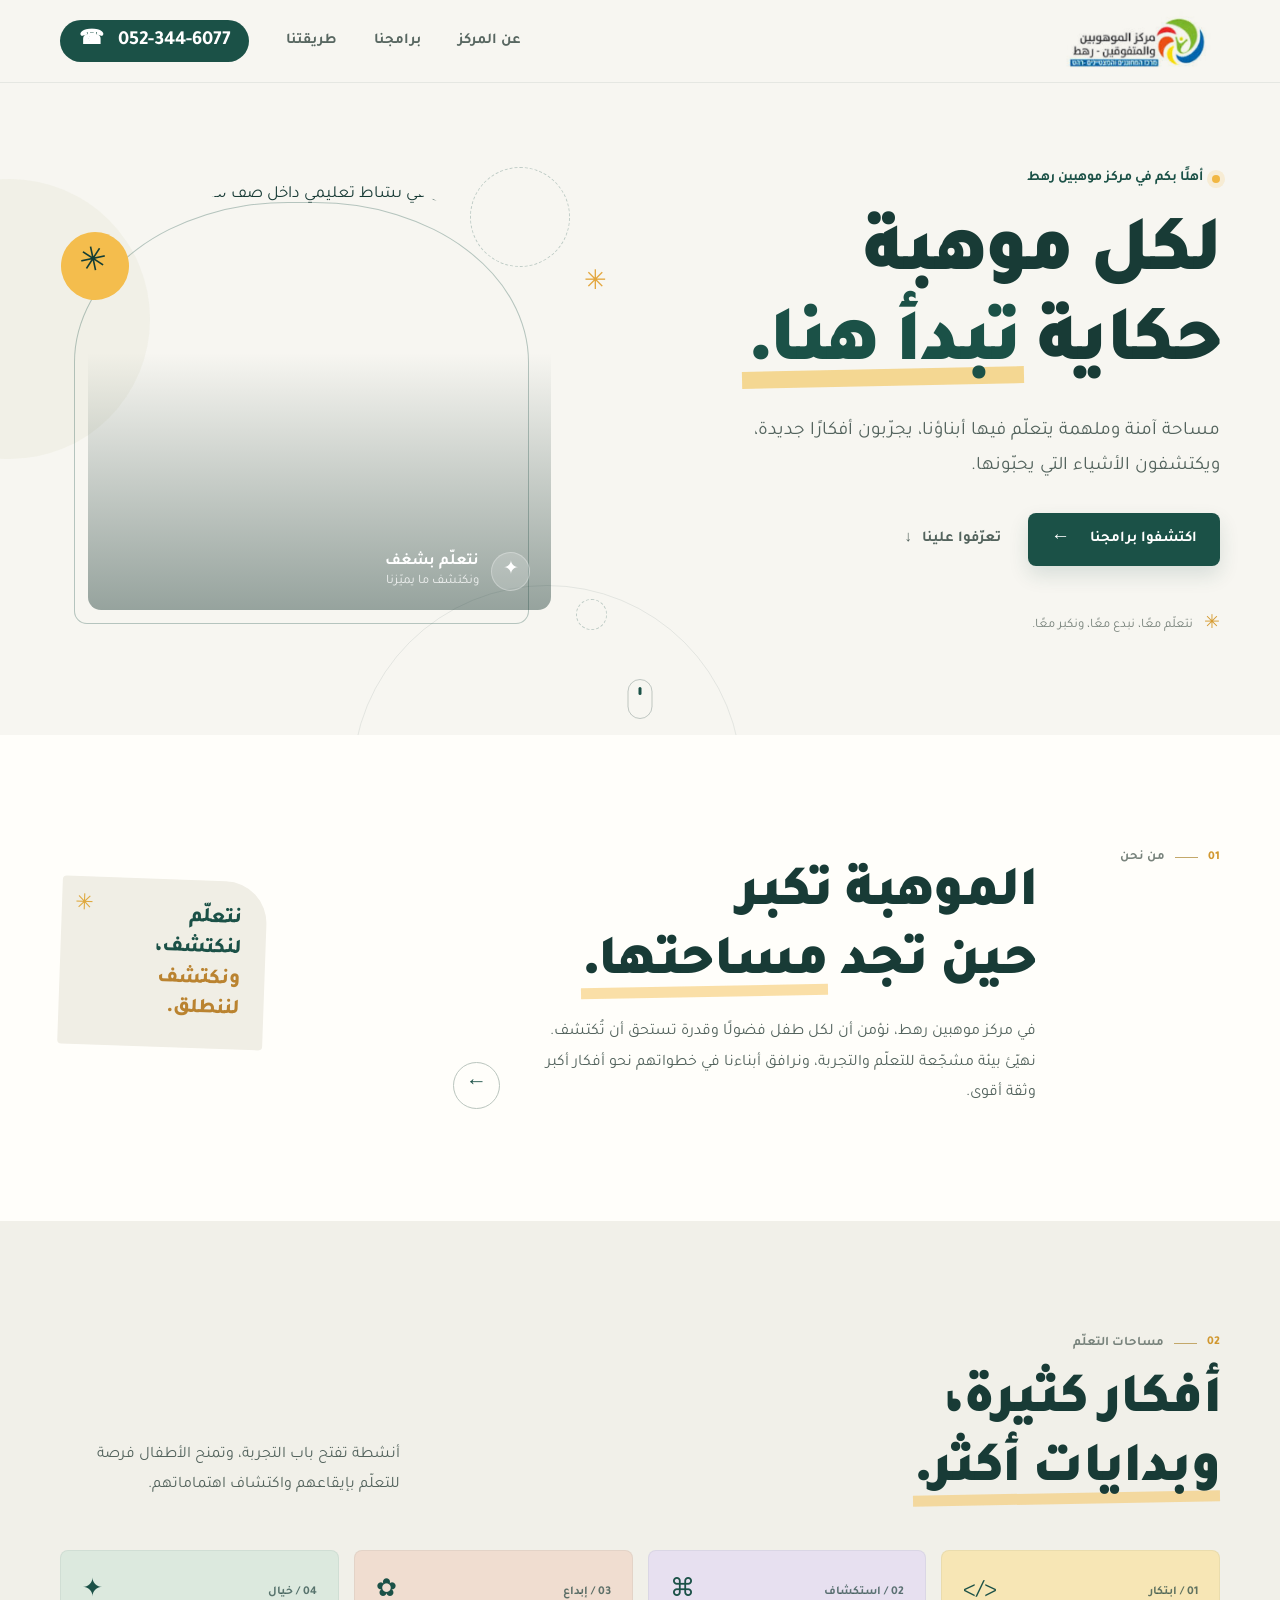
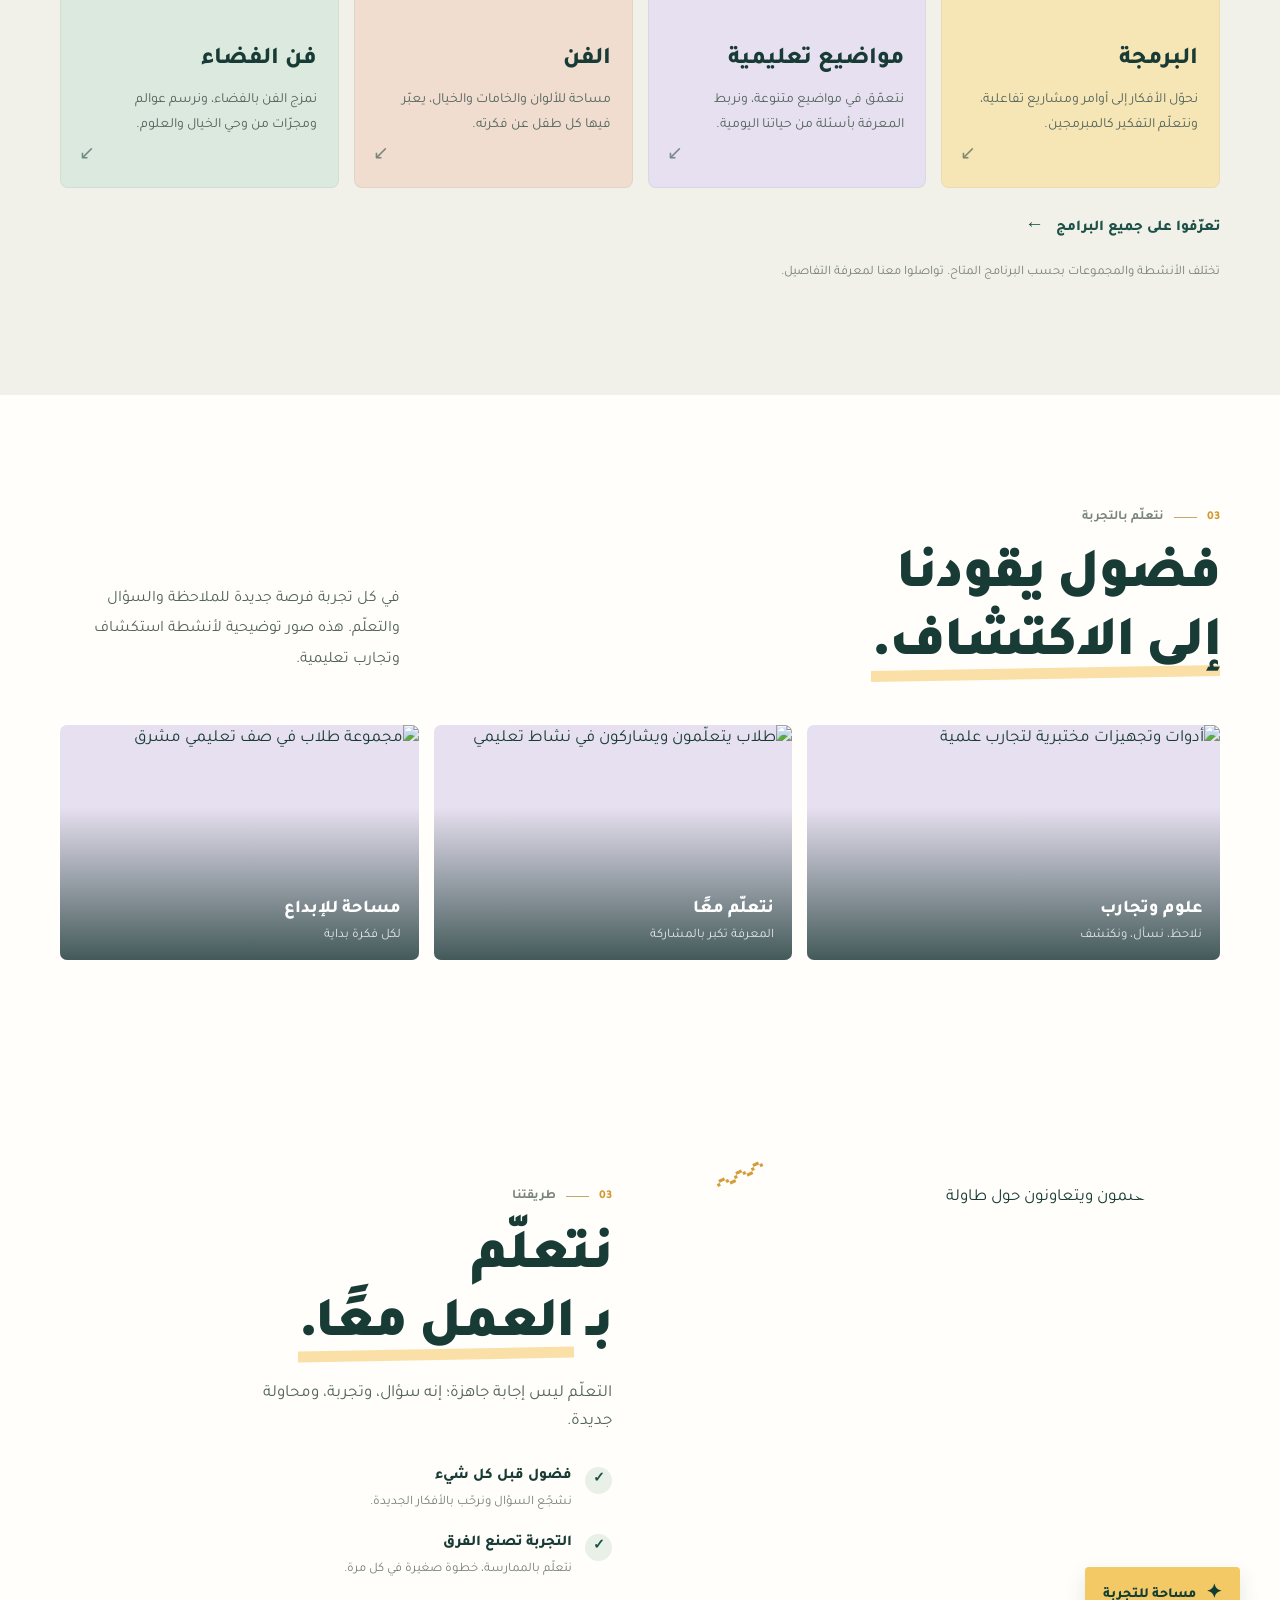
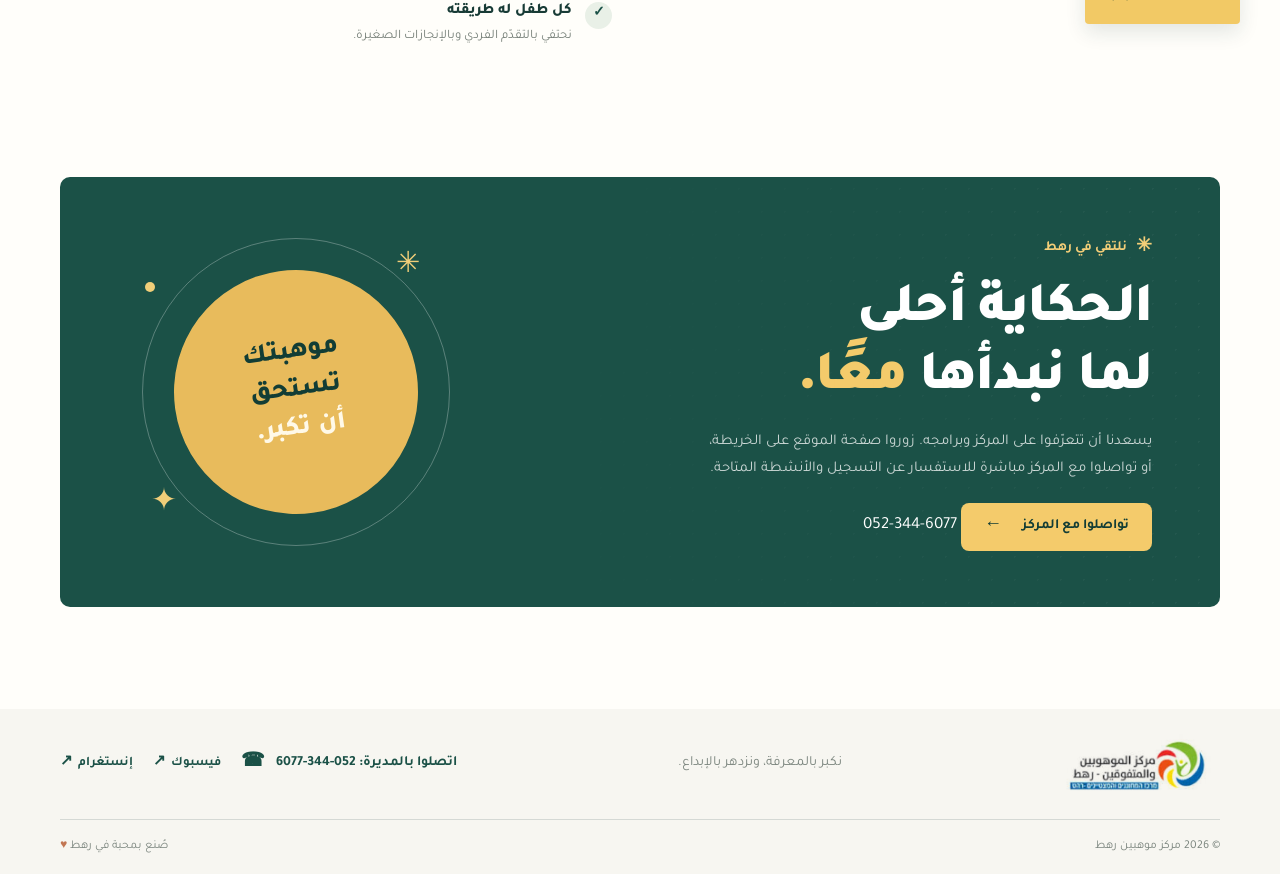
==== index.html @ 955aa78c "Add files via upload" ====
<!doctype html>
<html lang="ar" dir="rtl">
<head>
  <meta charset="utf-8">
  <meta name="viewport" content="width=device-width, initial-scale=1">
  <meta name="theme-color" content="#f7f6f1">
  <meta name="description" content="مركز موهبين رهط — مساحة للتعلّم والإبداع واكتشاف المواهب في رهط.">
  <title>مركز موهبين رهط | لكل موهبة حكاية</title>
  <link rel="preconnect" href="https://fonts.googleapis.com">
  <link rel="preconnect" href="https://fonts.gstatic.com" crossorigin>
  <link href="https://fonts.googleapis.com/css2?family=Tajawal:wght@400;500;600;700;800;900&display=swap" rel="stylesheet">
  <link rel="stylesheet" href="styles.css">
  <script src="script.js" defer></script>
</head>
<body>
  <a class="skip-link" href="#main">انتقل إلى المحتوى</a>

  <header class="site-header">
    <div class="container nav-wrap">
      <a class="brand" href="#home" aria-label="مركز موهبين رهط، الصفحة الرئيسية">
        <img class="brand-logo" src="logo.png" alt="مركز الموهوبين والمتفوقين رهط">
      </a>

      <button class="menu-toggle" type="button" aria-label="فتح القائمة" aria-expanded="false" aria-controls="site-nav">
        <span></span><span></span><span></span>
      </button>

      <nav class="site-nav" id="site-nav" aria-label="القائمة الرئيسية">
        <a href="#about">عن المركز</a>
        <a href="programs.html">برامجنا</a>
        <a href="#approach">طريقتنا</a>
        <a class="nav-cta" href="tel:0523446077" aria-label="اتصلوا بمديرة المركز على 052-344-6077"><span class="nav-phone-number" dir="ltr">052-344-6077</span><span aria-hidden="true">☎</span></a>
      </nav>
    </div>
  </header>

  <main id="main">
    <section class="hero" id="home">
      <div class="hero-shape hero-shape-one" aria-hidden="true"></div>
      <div class="hero-shape hero-shape-two" aria-hidden="true"></div>
      <div class="container hero-grid">
        <div class="hero-copy">
          <p class="eyebrow"><span class="eyebrow-dot"></span> أهلًا بكم في مركز موهبين رهط</p>
          <h1>لكل موهبة<br>حكاية <span>تبدأ هنا.</span></h1>
          <p class="hero-description">مساحة آمنة وملهمة يتعلّم فيها أبناؤنا، يجرّبون أفكارًا جديدة، ويكتشفون الأشياء التي يحبّونها.</p>
          <div class="hero-actions">
            <a class="button button-primary" href="programs.html">اكتشفوا برامجنا <span aria-hidden="true">←</span></a>
            <a class="text-link" href="#about">تعرّفوا علينا <span aria-hidden="true">↓</span></a>
          </div>
          <div class="hero-note">
            <span class="note-stars" aria-hidden="true">✳</span>
            <p>نتعلّم معًا، نبدع معًا، ونكبر معًا.</p>
          </div>
        </div>

        <div class="hero-visual">
          <div class="photo-frame">
            <img src="https://images.unsplash.com/photo-1509062522246-3755977927d7?auto=format&amp;fit=crop&amp;w=1200&amp;q=85"
                 alt="طلاب يشاركون في نشاط تعليمي داخل صف مشرق"
                 fetchpriority="high">
            <span class="photo-sticker sticker-spark" aria-hidden="true">✳</span>
            <div class="photo-caption">
              <span class="caption-icon" aria-hidden="true">✦</span>
              <div><strong>نتعلّم بشغف</strong><span>ونكتشف ما يميّزنا</span></div>
            </div>
          </div>
          <span class="orbit orbit-one" aria-hidden="true"></span>
          <span class="orbit orbit-two" aria-hidden="true"></span>
          <span class="floating-star" aria-hidden="true">✳</span>
        </div>
      </div>
      <a class="scroll-cue" href="#about" aria-label="تابع إلى القسم التالي"><span></span></a>
    </section>

    <section class="intro section-pad" id="about">
      <div class="container intro-grid">
        <div class="section-label"><span>01</span><span class="label-line"></span><span>من نحن</span></div>
        <div class="intro-content">
          <h2>الموهبة تكبر<br>حين تجد <span class="highlight">مساحتها.</span></h2>
          <div class="intro-bottom">
            <p>في مركز موهبين رهط، نؤمن أن لكل طفل فضولًا وقدرة تستحق أن تُكتشف. نهيّئ بيئة مشجّعة للتعلّم والتجربة، ونرافق أبناءنا في خطواتهم نحو أفكار أكبر وثقة أقوى.</p>
            <a class="circle-link" href="#approach" aria-label="تعرف على طريقتنا"><span aria-hidden="true">←</span></a>
          </div>
        </div>
        <div class="intro-aside" aria-label="شعار المركز">
          <span class="aside-spark" aria-hidden="true">✳</span>
          <p>نتعلّم<br>لنكتشف،<br><em>ونكتشف<br>لننطلق.</em></p>
        </div>
      </div>
    </section>

    <section class="programs section-pad" id="programs">
      <div class="container">
        <div class="section-heading">
          <div>
            <div class="section-label"><span>02</span><span class="label-line"></span><span>مساحات التعلّم</span></div>
            <h2>أفكار كثيرة،<br><span class="highlight">وبدايات أكثر.</span></h2>
          </div>
          <p>أنشطة تفتح باب التجربة، وتمنح الأطفال فرصة للتعلّم بإيقاعهم واكتشاف اهتماماتهم.</p>
        </div>

        <div class="program-grid">
          <article class="program-card card-yellow">
            <a class="program-card-link" href="programming.html" aria-label="اقرأوا عن برنامج البرمجة">
              <div class="program-top"><span class="program-number">01 / ابتكار</span><span class="program-icon" aria-hidden="true">&lt;/&gt;</span></div>
              <h3>البرمجة</h3>
              <p>نحوّل الأفكار إلى أوامر ومشاريع تفاعلية، ونتعلّم التفكير كالمبرمجين.</p>
              <span class="card-arrow" aria-hidden="true">↙</span>
            </a>
          </article>
          <article class="program-card card-lilac">
            <a class="program-card-link" href="subjects.html" aria-label="اقرأوا عن المواضيع التعليمية">
              <div class="program-top"><span class="program-number">02 / استكشاف</span><span class="program-icon" aria-hidden="true">⌘</span></div>
              <h3>مواضيع تعليمية</h3>
              <p>نتعمّق في مواضيع متنوعة، ونربط المعرفة بأسئلة من حياتنا اليومية.</p>
              <span class="card-arrow" aria-hidden="true">↙</span>
            </a>
          </article>
          <article class="program-card card-peach">
            <a class="program-card-link" href="art.html" aria-label="اقرأوا عن برنامج الفن">
              <div class="program-top"><span class="program-number">03 / إبداع</span><span class="program-icon" aria-hidden="true">✿</span></div>
              <h3>الفن</h3>
              <p>مساحة للألوان والخامات والخيال، يعبّر فيها كل طفل عن فكرته.</p>
              <span class="card-arrow" aria-hidden="true">↙</span>
            </a>
          </article>
          <article class="program-card card-mint">
            <a class="program-card-link" href="space-art.html" aria-label="اقرأوا عن فن الفضاء">
              <div class="program-top"><span class="program-number">04 / خيال</span><span class="program-icon" aria-hidden="true">✦</span></div>
              <h3>فن الفضاء</h3>
              <p>نمزج الفن بالفضاء، ونرسم عوالم ومجرّات من وحي الخيال والعلوم.</p>
              <span class="card-arrow" aria-hidden="true">↙</span>
            </a>
          </article>
        </div>
        <a class="all-programs-link" href="programs.html">تعرّفوا على جميع البرامج <span aria-hidden="true">←</span></a>
        <p class="programs-note">تختلف الأنشطة والمجموعات بحسب البرنامج المتاح. تواصلوا معنا لمعرفة التفاصيل.</p>
      </div>
    </section>

    <section class="student-gallery section-pad" id="gallery">
      <div class="container">
        <div class="section-heading">
          <div>
            <div class="section-label"><span>03</span><span class="label-line"></span><span>نتعلّم بالتجربة</span></div>
            <h2>فضول يقودنا<br><span class="highlight">إلى الاكتشاف.</span></h2>
          </div>
          <p>في كل تجربة فرصة جديدة للملاحظة والسؤال والتعلّم. هذه صور توضيحية لأنشطة استكشاف وتجارب تعليمية.</p>
        </div>
        <div class="gallery-grid">
          <figure class="gallery-item gallery-tall">
            <img src="https://images.unsplash.com/photo-1532094349884-543bc11b234d?auto=format&amp;fit=crop&amp;w=900&amp;q=85" alt="أدوات وتجهيزات مختبرية لتجارب علمية" loading="lazy">
            <figcaption><span>علوم وتجارب</span><small>نلاحظ، نسأل، ونكتشف</small></figcaption>
          </figure>
          <figure class="gallery-item">
            <img src="https://images.unsplash.com/photo-1588072432836-e10032774350?auto=format&amp;fit=crop&amp;w=800&amp;q=85" alt="طلاب يتعلّمون ويشاركون في نشاط تعليمي" loading="lazy">
            <figcaption><span>نتعلّم معًا</span><small>المعرفة تكبر بالمشاركة</small></figcaption>
          </figure>
          <figure class="gallery-item">
            <img src="https://images.unsplash.com/photo-1509062522246-3755977927d7?auto=format&amp;fit=crop&amp;w=800&amp;q=85" alt="مجموعة طلاب في صف تعليمي مشرق" loading="lazy">
            <figcaption><span>مساحة للإبداع</span><small>لكل فكرة بداية</small></figcaption>
          </figure>
        </div>
      </div>
    </section>

    <section class="approach section-pad" id="approach">
      <div class="container approach-grid">
        <div class="approach-visual">
          <img src="https://images.unsplash.com/photo-1503676260728-1c00da094a0b?auto=format&amp;fit=crop&amp;w=1000&amp;q=85"
               alt="أطفال يتعلّمون ويتعاونون حول طاولة"
               loading="lazy">
          <div class="visual-tag"><span aria-hidden="true">✦</span> مساحة للتجربة</div>
          <span class="approach-doodle" aria-hidden="true">〰</span>
        </div>
        <div class="approach-copy">
          <div class="section-label"><span>03</span><span class="label-line"></span><span>طريقتنا</span></div>
          <h2>نتعلّم<br>بـ <span class="highlight">العمل معًا.</span></h2>
          <p class="approach-lead">التعلّم ليس إجابة جاهزة؛ إنه سؤال، وتجربة، ومحاولة جديدة.</p>
          <ul class="approach-list">
            <li><span class="list-check" aria-hidden="true">✓</span><span><strong>فضول قبل كل شيء</strong><small>نشجّع السؤال ونرحّب بالأفكار الجديدة.</small></span></li>
            <li><span class="list-check" aria-hidden="true">✓</span><span><strong>التجربة تصنع الفرق</strong><small>نتعلّم بالممارسة، خطوة صغيرة في كل مرة.</small></span></li>
            <li><span class="list-check" aria-hidden="true">✓</span><span><strong>كل طفل له طريقته</strong><small>نحتفي بالتقدّم الفردي وبالإنجازات الصغيرة.</small></span></li>
          </ul>
        </div>
      </div>
    </section>

    <section class="visit section-pad" id="visit">
      <div class="container">
        <div class="visit-card">
          <div class="visit-pattern" aria-hidden="true"></div>
          <div class="visit-copy">
            <span class="visit-kicker"><span aria-hidden="true">✳</span> نلتقي في رهط</span>
            <h2>الحكاية أحلى<br>لما نبدأها <span>معًا.</span></h2>
            <p>يسعدنا أن تتعرّفوا على المركز وبرامجه. زوروا صفحة الموقع على الخريطة، أو تواصلوا مع المركز مباشرة للاستفسار عن التسجيل والأنشطة المتاحة.</p>
            <div class="visit-actions">
              <a class="button button-light" href="contact.html">تواصلوا مع المركز <span aria-hidden="true">←</span></a>
              <a class="visit-phone" href="tel:0523446077" dir="ltr">052-344-6077</a>
            </div>
          </div>
          <div class="visit-art" aria-hidden="true">
            <div class="art-circle circle-back"></div>
            <div class="art-circle circle-front"><span>موهبتك<br>تستحق<br><em>أن تكبر.</em></span></div>
            <span class="art-star star-one">✳</span>
            <span class="art-star star-two">✦</span>
            <span class="art-dot"></span>
          </div>
        </div>
      </div>
    </section>
  </main>

  <footer class="site-footer">
    <div class="container footer-main">
      <a class="brand footer-brand" href="#home" aria-label="مركز موهبين رهط، الصفحة الرئيسية">
        <img class="brand-logo" src="logo.png" alt="مركز الموهوبين والمتفوقين رهط">
      </a>
      <p>نكبر بالمعرفة، ونزدهر بالإبداع.</p>
      <div class="footer-links">
        <a class="back-top" href="tel:0523446077">اتصلوا بالمديرة: 052-344-6077 <span aria-hidden="true">☎</span></a>
        <a class="social-link" href="https://www.facebook.com/mawhobenrahat/?locale=ar_AR" target="_blank" rel="noopener noreferrer">فيسبوك <span aria-hidden="true">↗</span></a>
        <a class="social-link" href="https://www.instagram.com/gifted_school_rahat/" target="_blank" rel="noopener noreferrer">إنستغرام <span aria-hidden="true">↗</span></a>
      </div>
    </div>
    <div class="container footer-bottom">
      <span>© <span id="current-year"></span> مركز موهبين رهط</span>
      <span>صُنع بمحبة في رهط <span class="footer-heart" aria-hidden="true">♥</span></span>
    </div>
  </footer>
</body>
</html>
---- styles.css ----
:root {
  color-scheme: light;
  --ink: #183b36;
  --ink-soft: #53635d;
  --paper: #f7f6f1;
  --white: #fffefa;
  --green: #1b5147;
  --green-dark: #123d35;
  --yellow: #f4bd4d;
  --line: rgba(24, 59, 54, .15);
  --font: "Tajawal", "Segoe UI", Tahoma, sans-serif;
}

* { box-sizing: border-box; }

html { scroll-behavior: smooth; scroll-padding-top: 96px; }

body {
  margin: 0;
  background: var(--paper);
  color: var(--ink);
  font-family: var(--font);
  font-size: 17px;
  line-height: 1.65;
  -webkit-font-smoothing: antialiased;
}

a { color: inherit; text-decoration: none; }
button { font: inherit; }
img { display: block; max-width: 100%; }

.container { width: min(1160px, calc(100% - 56px)); margin-inline: auto; }
.section-pad { padding-block: 112px; }
.skip-link { position: fixed; z-index: 20; top: 12px; right: 12px; padding: 10px 16px; transform: translateY(-160%); background: var(--ink); color: white; border-radius: 8px; }
.skip-link:focus { transform: translateY(0); }

.site-header {
  position: sticky;
  z-index: 10;
  top: 0;
  background: rgba(247, 246, 241, .94);
  border-bottom: 1px solid rgba(24, 59, 54, .08);
  backdrop-filter: blur(14px);
}

.nav-wrap { min-height: 82px; display: flex; align-items: center; justify-content: space-between; }
.brand { display: inline-flex; align-items: center; }
.brand-logo { width: 158px; height: 64px; object-fit: contain; }
.site-nav { display: flex; align-items: center; gap: 37px; color: #586761; font-size: 15px; font-weight: 600; }
.site-nav > a:not(.nav-cta):hover, .text-link:hover { color: var(--green); }
.site-nav > a[aria-current="page"]:not(.nav-cta) { color: var(--green); font-weight: 800; }
.nav-cta { display: inline-flex; align-items: center; gap: 14px; padding: 11px 19px; background: var(--green); color: white; border-radius: 999px; transition: background .2s, transform .2s; }
.nav-cta:hover, .button-primary:hover { background: var(--green-dark); transform: translateY(-2px); }
.nav-cta span { font-size: 20px; line-height: 1; }
.menu-toggle { display: none; }

.hero { min-height: 652px; position: relative; display: flex; align-items: center; overflow: hidden; }
.hero-grid { position: relative; z-index: 1; display: grid; grid-template-columns: 1fr .93fr; align-items: center; gap: 54px; padding-block: 60px 78px; }
.hero-copy { padding-top: 8px; }
.eyebrow { display: inline-flex; align-items: center; gap: 9px; margin: 0 0 23px; color: var(--green); font-size: 14px; font-weight: 700; }
.eyebrow-dot { width: 8px; height: 8px; background: #f1b743; border-radius: 50%; box-shadow: 0 0 0 5px rgba(241, 183, 67, .17); }
h1, h2, h3, p { margin-top: 0; }
.hero h1 { margin-bottom: 20px; font-size: clamp(54px, 6.2vw, 79px); font-weight: 900; letter-spacing: -2.5px; line-height: 1.14; }
.hero h1 span { position: relative; display: inline-block; z-index: 0; color: var(--green); }
.hero h1 span::after { position: absolute; z-index: -1; right: -4px; bottom: 8px; left: -4px; height: 17px; background: #f3c966; opacity: .68; content: ""; transform: rotate(-1.2deg); }
.hero-description { max-width: 480px; margin-bottom: 29px; color: var(--ink-soft); font-size: 19px; line-height: 1.85; }
.hero-actions { display: flex; align-items: center; gap: 27px; }
.button { min-height: 53px; display: inline-flex; align-items: center; justify-content: center; gap: 20px; padding: 0 23px; border-radius: 8px; font-size: 15px; font-weight: 700; transition: background .2s, transform .2s; }
.button-primary { background: var(--green); color: white; box-shadow: 0 9px 20px rgba(27, 81, 71, .14); }
.button-primary span { font-size: 19px; line-height: 1; }
.text-link { display: inline-flex; align-items: center; gap: 10px; color: #53635d; font-size: 15px; font-weight: 700; transition: color .2s; }
.hero-note { display: flex; align-items: center; gap: 11px; margin-top: 44px; color: #78827b; font-size: 13px; }
.hero-note p { margin: 0; }
.note-stars { color: #d69b31; font-size: 19px; }

.hero-visual { position: relative; width: min(100%, 494px); justify-self: center; padding: 18px 22px 27px 9px; }
.photo-frame { position: relative; z-index: 1; height: 429px; overflow: visible; border-radius: 47% 47% 13px 13px / 38% 38% 13px 13px; }
.photo-frame::before { position: absolute; z-index: -1; top: 21px; right: 22px; bottom: -14px; left: -14px; border: 1px solid rgba(27, 81, 71, .3); border-radius: inherit; content: ""; }
.photo-frame > img { width: 100%; height: 100%; object-fit: cover; border-radius: inherit; }
.photo-frame::after { position: absolute; inset: 40% 0 0; border-radius: 0 0 13px 13px; background: linear-gradient(0deg, rgba(16, 48, 42, .42), transparent); content: ""; }
.photo-sticker { position: absolute; z-index: 2; top: 51px; left: -27px; display: grid; width: 68px; height: 68px; place-items: center; background: var(--yellow); color: var(--green-dark); border-radius: 50%; font-size: 33px; transform: rotate(-12deg); }
.photo-caption { position: absolute; z-index: 2; right: 21px; bottom: 19px; left: 20px; display: flex; align-items: center; gap: 12px; color: white; }
.caption-icon { width: 39px; height: 39px; display: grid; place-items: center; background: rgba(255, 255, 255, .18); border: 1px solid rgba(255, 255, 255, .28); border-radius: 50%; font-size: 19px; }
.photo-caption div { display: grid; line-height: 1.35; }
.photo-caption strong { font-size: 16px; }
.photo-caption div span { color: rgba(255, 255, 255, .82); font-size: 13px; }
.orbit { position: absolute; border: 1px dashed rgba(27, 81, 71, .25); border-radius: 50%; }
.orbit-one { z-index: -1; top: 4px; right: 3px; width: 100px; height: 100px; }
.orbit-two { z-index: -1; right: -34px; bottom: 7px; width: 31px; height: 31px; }
.floating-star { position: absolute; z-index: 2; right: -34px; top: 101px; color: #e3a63d; font-size: 27px; }
.hero-shape { position: absolute; border-radius: 50%; pointer-events: none; }
.hero-shape-one { top: 96px; left: -130px; width: 280px; height: 280px; background: rgba(229, 228, 211, .34); }
.hero-shape-two { right: 42%; bottom: -240px; width: 390px; height: 390px; border: 1px solid rgba(24, 59, 54, .09); }
.scroll-cue { position: absolute; bottom: 16px; left: 50%; display: grid; width: 25px; height: 40px; place-items: start center; padding-top: 7px; border: 1px solid rgba(24, 59, 54, .25); border-radius: 999px; transform: translateX(-50%); }
.scroll-cue span { width: 3px; height: 8px; background: var(--green); border-radius: 5px; animation: scroll 1.6s infinite; }
@keyframes scroll { 0%, 100% { transform: translateY(0); opacity: 1; } 75% { transform: translateY(12px); opacity: 0; } }

.intro { background: var(--white); }
.intro-grid { display: grid; grid-template-columns: 150px 1fr 205px; align-items: start; gap: 34px; }
.section-label { display: flex; align-items: center; gap: 10px; color: #78837c; font-size: 13px; font-weight: 600; }
.section-label > span:first-child { color: #d19830; font-size: 12px; font-weight: 800; }
.label-line { width: 23px; height: 1px; background: #c3a86a; }
.intro-content { max-width: 623px; }
.intro h2, .section-heading h2, .approach h2 { margin: 15px 0 18px; font-size: clamp(39px, 4.4vw, 58px); font-weight: 900; letter-spacing: -1.6px; line-height: 1.22; }
.highlight { position: relative; z-index: 0; display: inline-block; }
.highlight::after { position: absolute; z-index: -1; right: 0; bottom: 2px; left: 0; height: 11px; background: rgba(244, 189, 77, .48); content: ""; transform: rotate(-1deg); }
.intro-bottom { display: flex; align-items: end; gap: 36px; }
.intro-bottom p { max-width: 500px; margin: 0; color: var(--ink-soft); font-size: 16px; line-height: 1.9; }
.circle-link { flex: 0 0 auto; display: grid; width: 47px; height: 47px; place-items: center; border: 1px solid #bac5be; border-radius: 50%; color: var(--green); font-size: 21px; transition: background .2s, color .2s; }
.circle-link:hover { background: var(--green); color: white; }
.intro-aside { position: relative; margin-top: 32px; padding: 23px 24px; background: #f0eee5; border-radius: 4px 42px 4px 4px; transform: rotate(2deg); }
.intro-aside p { margin: 0; color: var(--green); font-size: 21px; font-weight: 800; line-height: 1.45; }
.intro-aside em { color: #ba8330; font-style: normal; }
.aside-spark { position: absolute; top: 12px; left: 13px; color: #dfa93e; font-size: 22px; }

.programs { background: #f1f0e9; }
.section-heading { display: flex; align-items: end; justify-content: space-between; gap: 44px; margin-bottom: 44px; }
.section-heading h2 { margin-bottom: 0; }
.section-heading > p { max-width: 340px; margin: 0 0 6px; color: var(--ink-soft); font-size: 16px; line-height: 1.9; }
.program-grid { display: grid; grid-template-columns: repeat(4, 1fr); gap: 15px; }
.program-card { position: relative; min-height: 238px; display: flex; flex-direction: column; padding: 0; overflow: hidden; border: 1px solid rgba(24, 59, 54, .06); border-radius: 8px; transition: transform .22s, box-shadow .22s; }
.program-card:hover { transform: translateY(-5px); box-shadow: 0 15px 28px rgba(24, 59, 54, .08); }
.program-card-link { position: relative; display: flex; flex: 1; flex-direction: column; min-height: 100%; padding: 21px 21px 25px; color: inherit; }
.program-card-link:focus-visible { outline: 3px solid var(--green); outline-offset: -4px; }
.program-card-link > p { padding-bottom: 10px; }
.card-yellow { background: #f7e6b5; }
.card-lilac { background: #e7e0f0; }
.card-peach { background: #f0ddd0; }
.card-mint { background: #dce9de; }
.program-top { display: flex; align-items: center; justify-content: space-between; }
.program-number { color: rgba(24, 59, 54, .68); font-size: 12px; font-weight: 700; }
.program-icon { color: var(--green); font-size: 25px; }
.program-card h3 { margin: 27px 0 8px; font-size: 24px; font-weight: 800; }
.program-card p { max-width: 220px; margin-bottom: 0; color: #52645b; font-size: 14px; line-height: 1.75; }
.card-arrow { position: absolute; bottom: 15px; left: 18px; color: rgba(24, 59, 54, .54); font-size: 19px; transition: transform .2s; }
.program-card:hover .card-arrow { transform: translate(-3px, 3px); }
.programs-note { margin: 18px 0 0; color: #79827b; font-size: 13px; }
.programs-note a, .contact-programs-link { color: var(--green); font-weight: 800; text-decoration: underline; text-decoration-color: #d8b45e; text-underline-offset: 4px; }
.all-programs-link { display: inline-flex; align-items: center; gap: 12px; margin-top: 24px; color: var(--green); font-size: 15px; font-weight: 800; }
.all-programs-link span { font-size: 19px; transition: transform .2s; }
.all-programs-link:hover span { transform: translateX(-4px); }

.student-gallery { background: var(--white); }
.gallery-grid { display: grid; grid-template-columns: 1.15fr 1fr 1fr; grid-template-rows: 235px; gap: 15px; }
.gallery-item { position: relative; min-width: 0; height: 100%; margin: 0; overflow: hidden; background: #e7e0f0; border-radius: 7px; }
.gallery-item img { width: 100%; height: 100%; object-fit: cover; transition: transform .45s; }
.gallery-item:hover img { transform: scale(1.04); }
.gallery-item::after { position: absolute; inset: 35% 0 0; background: linear-gradient(0deg, rgba(16, 48, 42, .76), transparent); content: ""; pointer-events: none; }
.gallery-item figcaption { position: absolute; z-index: 1; right: 18px; bottom: 14px; display: grid; color: white; }
.gallery-item figcaption span { font-size: 18px; font-weight: 800; }
.gallery-item figcaption small { color: rgba(255,255,255,.82); font-size: 13px; }

.page-hero { position: relative; padding-block: 94px 82px; overflow: hidden; background: #f1f0e9; }
.page-hero::after { position: absolute; top: -120px; left: 4%; width: 330px; height: 330px; border: 1px solid rgba(24, 59, 54, .12); border-radius: 50%; content: ""; }
.page-hero .container { position: relative; z-index: 1; }
.page-hero h1 { max-width: 740px; margin: 17px 0 18px; font-size: clamp(54px, 7vw, 78px); font-weight: 900; letter-spacing: -2px; line-height: 1.15; }
.page-hero h1 span { color: var(--green); }
.page-hero .container > p:last-child { max-width: 620px; margin: 0; color: var(--ink-soft); font-size: 18px; line-height: 1.85; }
.programs-page { background: var(--white); }
.program-callout { padding-block: 48px; background: #efeee7; }
.callout-inner { display: flex; align-items: center; justify-content: space-between; gap: 26px; }
.callout-inner h2 { margin: 0 0 5px; font-size: 25px; font-weight: 900; }
.callout-inner p { margin: 0; color: var(--ink-soft); font-size: 15px; }
.phone-number { direction: ltr; unicode-bidi: isolate; }

.detail-hero { position: relative; padding-block: 72px 80px; overflow: hidden; }
.detail-yellow { background: #f7e6b5; }
.detail-lilac { background: #e7e0f0; }
.detail-peach { background: #f0ddd0; }
.detail-mint { background: #dce9de; }
.detail-hero-inner { position: relative; z-index: 1; }
.breadcrumbs { display: inline-flex; align-items: center; gap: 10px; margin-bottom: 47px; color: #596a61; font-size: 14px; font-weight: 700; }
.breadcrumbs span { color: #9b7639; }
.detail-hero .eyebrow { margin-bottom: 9px; }
.detail-hero h1 { margin: 0 0 13px; font-size: clamp(52px, 7vw, 76px); font-weight: 900; letter-spacing: -2px; line-height: 1.15; }
.detail-hero-inner > p:not(.eyebrow) { max-width: 700px; margin-bottom: 24px; color: #475a51; font-size: 18px; line-height: 1.9; }
.detail-symbol { position: absolute; top: 63px; left: 12%; color: rgba(24, 59, 54, .13); font-size: 155px; font-weight: 800; line-height: 1; }
.detail-body { background: var(--white); }
.detail-columns { display: grid; grid-template-columns: 1fr 300px; align-items: start; gap: 83px; }
.detail-copy { max-width: 715px; }
.detail-copy h2 { margin: 16px 0 22px; font-size: clamp(39px, 4.5vw, 57px); font-weight: 900; letter-spacing: -1.4px; line-height: 1.22; }
.detail-copy > p { margin-bottom: 29px; color: var(--ink-soft); font-size: 17px; line-height: 2; }
.detail-copy h3 { margin: 26px 0 12px; font-size: 23px; font-weight: 900; }
.benefit-list { display: grid; gap: 12px; margin: 0; padding: 0; list-style: none; }
.benefit-list li { position: relative; padding-right: 29px; color: #53635d; font-size: 16px; line-height: 1.75; }
.benefit-list li::before { position: absolute; top: 5px; right: 0; display: grid; width: 19px; height: 19px; place-items: center; background: #e9f0e7; border-radius: 50%; color: var(--green); content: "✓"; font-size: 12px; font-weight: 900; }
.detail-aside { position: sticky; top: 110px; margin-top: 64px; padding: 29px 24px; background: #f7e6b5; border-radius: 4px 46px 4px 4px; }
.aside-lilac { background: #e7e0f0; }
.aside-peach { background: #f0ddd0; }
.aside-mint { background: #dce9de; }
.detail-aside h3 { margin: 11px 0 10px; color: var(--green); font-size: 23px; font-weight: 900; line-height: 1.4; }
.detail-aside p { margin-bottom: 18px; color: #59685f; font-size: 15px; line-height: 1.85; }
.detail-aside a { display: inline-flex; align-items: center; gap: 10px; color: var(--green); font-size: 14px; font-weight: 800; }
.detail-aside a span { font-size: 18px; }
.contact-hero { background: #f1f0e9; }
.contact-section { background: var(--white); }
.contact-grid { display: grid; grid-template-columns: .85fr 1fr; align-items: center; gap: 82px; }
.contact-card { padding: 38px; background: #e7e0f0; border-radius: 6px 52px 6px 6px; }
.contact-icon { display: grid; width: 52px; height: 52px; place-items: center; margin-bottom: 22px; background: white; border-radius: 50%; color: var(--green); font-size: 22px; }
.contact-label { margin-bottom: 3px; color: #68746d; font-size: 14px; }
.contact-number { display: inline-block; margin-bottom: 12px; color: var(--green); font-size: 35px; font-weight: 900; letter-spacing: .5px; }
.contact-card > p:not(.contact-label) { max-width: 290px; margin-bottom: 19px; color: #59685f; font-size: 15px; }
.contact-info h2 { margin: 16px 0; font-size: clamp(40px, 4.5vw, 58px); font-weight: 900; line-height: 1.2; }
.contact-info > p { color: var(--ink-soft); font-size: 16px; line-height: 1.9; }
.contact-programs-link { display: inline-flex; gap: 10px; margin-bottom: 25px; }
.contact-note { padding-top: 14px; border-top: 1px solid var(--line); color: #808981 !important; font-size: 13px !important; }
.address-section { padding-block: 0 86px; background: var(--white); }
.address-card { position: relative; min-height: 256px; display: flex; align-items: center; justify-content: space-between; gap: 32px; padding: 35px 48px; overflow: hidden; background: #f1f0e9; border-radius: 8px; }
.address-copy { position: relative; z-index: 1; }
.address-copy h2 { margin: 13px 0 7px; font-size: 35px; font-weight: 900; }
.address-copy > p { margin-bottom: 17px; color: var(--ink-soft); font-size: 15px; }
.address-copy .button { min-height: 46px; font-size: 14px; }
.address-map-art { position: relative; width: 290px; height: 175px; display: grid; flex: 0 0 auto; place-items: center; background: repeating-linear-gradient(34deg, transparent 0 27px, rgba(27, 81, 71, .11) 28px 30px), repeating-linear-gradient(-28deg, transparent 0 42px, rgba(27, 81, 71, .09) 43px 45px); border: 1px solid rgba(27, 81, 71, .15); border-radius: 50%; transform: rotate(-7deg); }
.address-map-art::before, .address-map-art::after { position: absolute; width: 115%; height: 15px; background: #dce9de; border-block: 1px solid rgba(27, 81, 71, .1); content: ""; transform: rotate(19deg); }
.address-map-art::after { width: 110%; height: 12px; transform: rotate(-43deg); }
.address-map-art span { position: relative; z-index: 1; margin-top: 50px; padding: 2px 8px; background: #f1f0e9; color: var(--green); font-size: 13px; font-weight: 800; }
.address-map-art i { position: absolute; z-index: 2; top: 36px; left: 119px; display: grid; width: 39px; height: 39px; place-items: center; background: #c16f4f; border: 4px solid white; border-radius: 50% 50% 50% 0; color: white; font-size: 22px; font-style: normal; transform: rotate(-45deg); box-shadow: 0 5px 10px rgba(24, 59, 54, .18); }
.address-map-art b, .address-map-art em { position: absolute; z-index: 1; width: 8px; height: 8px; background: #e4b550; border-radius: 50%; }
.address-map-art b { top: 41px; right: 48px; }
.address-map-art em { bottom: 31px; left: 65px; }
.social-section { padding-block: 60px; background: #f1f0e9; }
.social-inner { display: flex; align-items: center; justify-content: space-between; gap: 32px; }
.social-inner h2 { margin: 11px 0 5px; font-size: 30px; font-weight: 900; }
.social-inner p { margin: 0; color: var(--ink-soft); font-size: 15px; }
.social-buttons { display: flex; flex-wrap: wrap; gap: 12px; }
.social-button { display: inline-flex; align-items: center; gap: 11px; min-height: 48px; padding: 0 17px; background: var(--white); border: 1px solid var(--line); border-radius: 6px; color: var(--green); font-size: 14px; font-weight: 800; transition: transform .2s, box-shadow .2s; }
.social-button:hover { transform: translateY(-2px); box-shadow: 0 7px 17px rgba(24, 59, 54, .08); }
.social-mark { width: 25px; height: 25px; display: grid; place-items: center; background: var(--green); border-radius: 50%; color: white; font-family: Arial, sans-serif; font-size: 18px; font-weight: 800; }
.instagram-mark { font-size: 22px; }

.approach { background: var(--white); }
.approach-grid { display: grid; grid-template-columns: .92fr 1fr; align-items: center; gap: 100px; }
.approach-visual { position: relative; max-width: 475px; }
.approach-visual > img { width: 100%; height: 466px; object-fit: cover; border-radius: 5px 140px 5px 5px; }
.visual-tag { position: absolute; right: -20px; bottom: 26px; display: inline-flex; align-items: center; gap: 10px; padding: 13px 18px; background: #f2c965; color: var(--green-dark); border-radius: 4px; font-size: 14px; font-weight: 800; box-shadow: 0 8px 20px rgba(24, 59, 54, .12); }
.visual-tag span { font-size: 19px; }
.approach-doodle { position: absolute; top: -38px; left: -24px; color: #d39d3c; font-size: 50px; transform: rotate(-25deg); }
.approach-copy { max-width: 475px; }
.approach h2 { margin-top: 17px; }
.approach-lead { max-width: 385px; margin: 0 0 28px; color: var(--ink-soft); font-size: 17px; }
.approach-list { display: grid; gap: 18px; margin: 0; padding: 0; list-style: none; }
.approach-list li { display: flex; align-items: start; gap: 13px; }
.list-check { flex: 0 0 auto; display: grid; width: 27px; height: 27px; place-items: center; margin-top: 3px; background: #e9f0e7; color: var(--green); border-radius: 50%; font-size: 14px; font-weight: 800; }
.approach-list li > span:last-child { display: grid; }
.approach-list strong { font-size: 15px; font-weight: 800; }
.approach-list small { margin-top: 3px; color: #778079; font-size: 13px; }

.visit { padding-top: 15px; padding-bottom: 102px; background: var(--white); }
.visit-card { position: relative; min-height: 395px; display: flex; align-items: center; padding: 56px 68px; overflow: hidden; background: var(--green); color: white; border-radius: 10px; }
.visit-pattern { position: absolute; inset: 0; background-image: radial-gradient(rgba(255,255,255,.1) 1px, transparent 1px); background-position: 0 0; background-size: 23px 23px; mask-image: linear-gradient(90deg, transparent 40%, black 100%); opacity: .45; }
.visit-copy { position: relative; z-index: 1; max-width: 560px; }
.visit-kicker { display: inline-flex; align-items: center; gap: 9px; color: #f3ce78; font-size: 14px; font-weight: 700; }
.visit-kicker span { font-size: 19px; }
.visit h2 { margin: 15px 0 13px; font-size: clamp(39px, 4.6vw, 56px); font-weight: 900; letter-spacing: -1.3px; line-height: 1.21; }
.visit h2 span { color: #f4cb6b; }
.visit-copy > p { max-width: 456px; margin-bottom: 21px; color: rgba(255,255,255,.77); font-size: 15px; line-height: 1.8; }
.button-light { min-height: 48px; background: #f4cb6b; color: var(--green-dark); font-size: 14px; }
.button-light:hover { background: #ffda83; transform: translateY(-2px); }
.button-light span { font-size: 18px; }
.visit-art { position: absolute; top: 50%; left: 76px; width: 320px; height: 320px; transform: translateY(-50%); }
.art-circle { position: absolute; border-radius: 50%; }
.circle-back { inset: 6px; border: 1px solid rgba(255, 255, 255, .28); }
.circle-front { inset: 38px; display: grid; place-items: center; background: #e8bb5c; color: var(--green-dark); text-align: center; transform: rotate(-8deg); }
.circle-front span { font-size: 27px; font-weight: 800; line-height: 1.4; }
.circle-front em { color: #fff9e8; font-style: normal; }
.art-star { position: absolute; color: #f1ce79; }
.star-one { top: 12px; right: 36px; font-size: 29px; }
.star-two { bottom: 21px; left: 15px; font-size: 31px; }
.art-dot { position: absolute; top: 50px; left: 9px; width: 10px; height: 10px; background: #f1ce79; border-radius: 50%; }

.site-footer { background: var(--paper); }
.footer-main { min-height: 110px; display: flex; align-items: center; justify-content: space-between; gap: 24px; }
.footer-main > p { margin: 0; color: #7a847d; font-size: 14px; }
.footer-links { display: flex; align-items: center; gap: 20px; }
.social-link { display: inline-flex; align-items: center; gap: 5px; color: var(--green); font-size: 13px; font-weight: 700; }
.social-link span { font-size: 15px; }
.back-top { display: inline-flex; align-items: center; gap: 11px; color: var(--green); font-size: 14px; font-weight: 700; }
.back-top span { font-size: 19px; }
.footer-bottom { min-height: 55px; display: flex; align-items: center; justify-content: space-between; border-top: 1px solid var(--line); color: #7a847d; font-size: 12px; }
.footer-heart { color: #c27653; }

@media (max-width: 900px) {
  .container { width: min(100% - 42px, 700px); }
  .section-pad { padding-block: 84px; }
  .hero { min-height: auto; }
  .hero-grid { grid-template-columns: 1fr .85fr; gap: 25px; padding-block: 69px 82px; }
  .hero h1 { font-size: clamp(49px, 7vw, 68px); }
  .hero-description { font-size: 17px; }
  .hero-visual { padding-inline: 5px 18px; }
  .photo-frame { height: 365px; }
  .intro-grid { grid-template-columns: 115px 1fr; gap: 27px; }
  .intro-aside { display: none; }
  .program-grid { grid-template-columns: repeat(2, 1fr); gap: 13px; }
  .program-card { min-height: 215px; }
  .approach-grid { gap: 55px; }
  .approach-visual > img { height: 400px; }
  .visit-card { padding: 48px; }
  .visit-art { left: 24px; width: 270px; height: 270px; opacity: .82; }
  .detail-columns { grid-template-columns: 1fr 245px; gap: 35px; }
  .contact-grid { gap: 40px; }
  .contact-card { padding: 27px; }
  .gallery-grid { grid-template-rows: 190px; gap: 10px; }
  .address-card { padding: 30px; }
  .address-map-art { width: 225px; height: 150px; }
  .address-map-art i { left: 92px; }
  .social-inner { align-items: start; flex-direction: column; }
}

@media (max-width: 640px) {
  html { scroll-padding-top: 76px; }
  body { font-size: 16px; }
  .container { width: calc(100% - 38px); }
  .section-pad { padding-block: 70px; }
  .nav-wrap { min-height: 72px; }
  .brand-logo { width: 145px; height: 58px; }
  .menu-toggle { width: 42px; height: 42px; display: flex; flex-direction: column; align-items: center; justify-content: center; gap: 5px; padding: 0; border: 1px solid var(--line); background: transparent; border-radius: 50%; cursor: pointer; }
  .menu-toggle span { width: 17px; height: 2px; background: var(--green); border-radius: 3px; transition: transform .2s, opacity .2s; }
  .menu-toggle[aria-expanded="true"] span:first-child { transform: translateY(7px) rotate(45deg); }
  .menu-toggle[aria-expanded="true"] span:nth-child(2) { opacity: 0; }
  .menu-toggle[aria-expanded="true"] span:last-child { transform: translateY(-7px) rotate(-45deg); }
  .site-nav { position: absolute; top: calc(100% - 1px); right: 0; left: 0; display: none; align-items: stretch; gap: 0; padding: 8px 19px 17px; background: var(--paper); border-bottom: 1px solid var(--line); box-shadow: 0 15px 20px rgba(24, 59, 54, .07); }
  .site-nav.is-open { display: flex; flex-direction: column; }
  .site-nav > a:not(.nav-cta) { padding: 12px 5px; border-bottom: 1px solid rgba(24, 59, 54, .08); }
  .site-nav .nav-cta { align-self: start; margin-top: 13px; padding: 9px 16px; }
  .hero-grid { grid-template-columns: 1fr; gap: 37px; padding-block: 51px 80px; }
  .hero-copy { padding: 0; }
  .eyebrow { margin-bottom: 17px; font-size: 13px; }
  .hero h1 { margin-bottom: 15px; font-size: clamp(51px, 14vw, 67px); letter-spacing: -1.8px; }
  .hero h1 span::after { bottom: 5px; height: 12px; }
  .hero-description { max-width: 460px; margin-bottom: 22px; font-size: 16px; line-height: 1.8; }
  .hero-actions { gap: 20px; }
  .button { min-height: 49px; gap: 13px; padding-inline: 17px; font-size: 14px; }
  .text-link { gap: 7px; font-size: 14px; }
  .hero-note { margin-top: 27px; }
  .hero-visual { width: min(86%, 380px); justify-self: center; padding: 10px 11px 17px 4px; }
  .photo-frame { height: min(91vw, 350px); border-radius: 47% 47% 10px 10px / 37% 37% 10px 10px; }
  .photo-sticker { top: 43px; left: -21px; width: 56px; height: 56px; font-size: 27px; }
  .photo-caption { right: 15px; bottom: 14px; left: 14px; }
  .floating-star { right: -24px; top: 86px; }
  .scroll-cue { bottom: 13px; }
  .intro-grid { grid-template-columns: 1fr; gap: 19px; }
  .intro h2, .section-heading h2, .approach h2 { margin-top: 12px; font-size: clamp(40px, 10vw, 52px); }
  .intro-bottom { align-items: center; gap: 17px; }
  .intro-bottom p { font-size: 15px; }
  .circle-link { width: 42px; height: 42px; }
  .section-heading { display: block; margin-bottom: 29px; }
  .section-heading > p { max-width: 460px; margin-top: 17px; font-size: 15px; }
  .program-grid { gap: 10px; }
  .program-card { min-height: 216px; }
  .program-card-link { padding: 16px 14px 23px; }
  .program-number { font-size: 11px; }
  .program-icon { font-size: 22px; }
  .program-card h3 { margin-top: 25px; font-size: 20px; }
  .program-card p { font-size: 13px; }
  .all-programs-link { margin-top: 19px; font-size: 14px; }
  .gallery-grid { grid-template-columns: 1fr 1fr; grid-template-rows: 210px 170px; gap: 10px; }
  .gallery-tall { grid-column: 1 / -1; }
  .gallery-item figcaption { right: 13px; bottom: 10px; }
  .gallery-item figcaption span { font-size: 16px; }
  .gallery-item figcaption small { font-size: 11px; }
  .approach-grid { grid-template-columns: 1fr; gap: 43px; }
  .approach-visual { width: 88%; max-width: 410px; justify-self: center; }
  .approach-visual > img { height: min(100vw, 365px); border-radius: 5px 115px 5px 5px; }
  .visual-tag { right: -13px; bottom: 20px; padding: 11px 14px; font-size: 13px; }
  .approach-doodle { top: -29px; left: -16px; font-size: 42px; }
  .approach-copy { max-width: none; }
  .approach-lead { font-size: 15px; }
  .approach-list { gap: 16px; }
  .approach-list small { font-size: 12px; }
  .visit { padding-top: 0; padding-bottom: 70px; }
  .visit-card { min-height: 440px; align-items: start; padding: 39px 25px; }
  .visit-copy { max-width: 100%; }
  .visit h2 { font-size: clamp(40px, 10vw, 52px); }
  .visit-copy > p { max-width: 440px; font-size: 14px; }
  .visit-art { top: auto; right: auto; bottom: -143px; left: -49px; width: 230px; height: 230px; opacity: .2; transform: none; }
  .circle-front { inset: 28px; }
  .circle-front span { font-size: 21px; }
  .footer-main { min-height: auto; flex-wrap: wrap; gap: 16px; padding-block: 25px; }
  .footer-main > p { width: 100%; order: 1; font-size: 13px; }
  .footer-links { width: 100%; flex-wrap: wrap; gap: 12px 17px; order: 2; }
  .footer-links .back-top { font-size: 12px; }
  .back-top { font-size: 13px; }
  .footer-bottom { min-height: 53px; font-size: 11px; }
  .address-section { padding-bottom: 60px; }
  .address-card { align-items: start; flex-direction: column; gap: 24px; padding: 26px 21px; }
  .address-copy h2 { font-size: 30px; }
  .address-copy > p { font-size: 14px; }
  .address-map-art { align-self: center; width: min(100%, 290px); height: 140px; }
  .address-map-art i { left: calc(50% - 19px); }
  .social-section { padding-block: 43px; }
  .social-inner h2 { font-size: 27px; }
  .social-buttons { width: 100%; }
  .social-button { flex: 1; justify-content: center; min-width: 135px; }
  .page-hero { padding-block: 65px 59px; }
  .page-hero h1 { font-size: clamp(49px, 13vw, 65px); }
  .page-hero .container > p:last-child { font-size: 16px; }
  .program-callout { padding-block: 32px; }
  .callout-inner { align-items: start; flex-direction: column; gap: 18px; }
  .callout-inner h2 { font-size: 22px; }
  .callout-inner p { font-size: 14px; }
  .detail-hero { padding-block: 44px 57px; }
  .breadcrumbs { margin-bottom: 37px; }
  .detail-symbol { top: 95px; left: 2%; font-size: 100px; opacity: .65; }
  .detail-hero h1 { font-size: 53px; }
  .detail-hero-inner > p:not(.eyebrow) { max-width: 100%; font-size: 16px; }
  .detail-columns { grid-template-columns: 1fr; gap: 30px; }
  .detail-copy h2 { font-size: 43px; }
  .detail-copy > p { font-size: 15px; }
  .detail-copy h3 { font-size: 21px; }
  .benefit-list li { font-size: 14px; }
  .detail-aside { position: relative; top: auto; margin-top: 0; }
  .contact-grid { grid-template-columns: 1fr; gap: 42px; }
  .contact-card { order: 1; padding: 27px; }
  .contact-number { font-size: 31px; }
  .visit-actions { display: flex; flex-direction: column; align-items: start; gap: 12px; }
  .visit-phone { color: white; font-size: 16px; font-weight: 800; letter-spacing: .5px; }
}

@media (prefers-reduced-motion: reduce) {
  *, *::before, *::after { scroll-behavior: auto !important; animation-duration: .01ms !important; animation-iteration-count: 1 !important; transition-duration: .01ms !important; }
}
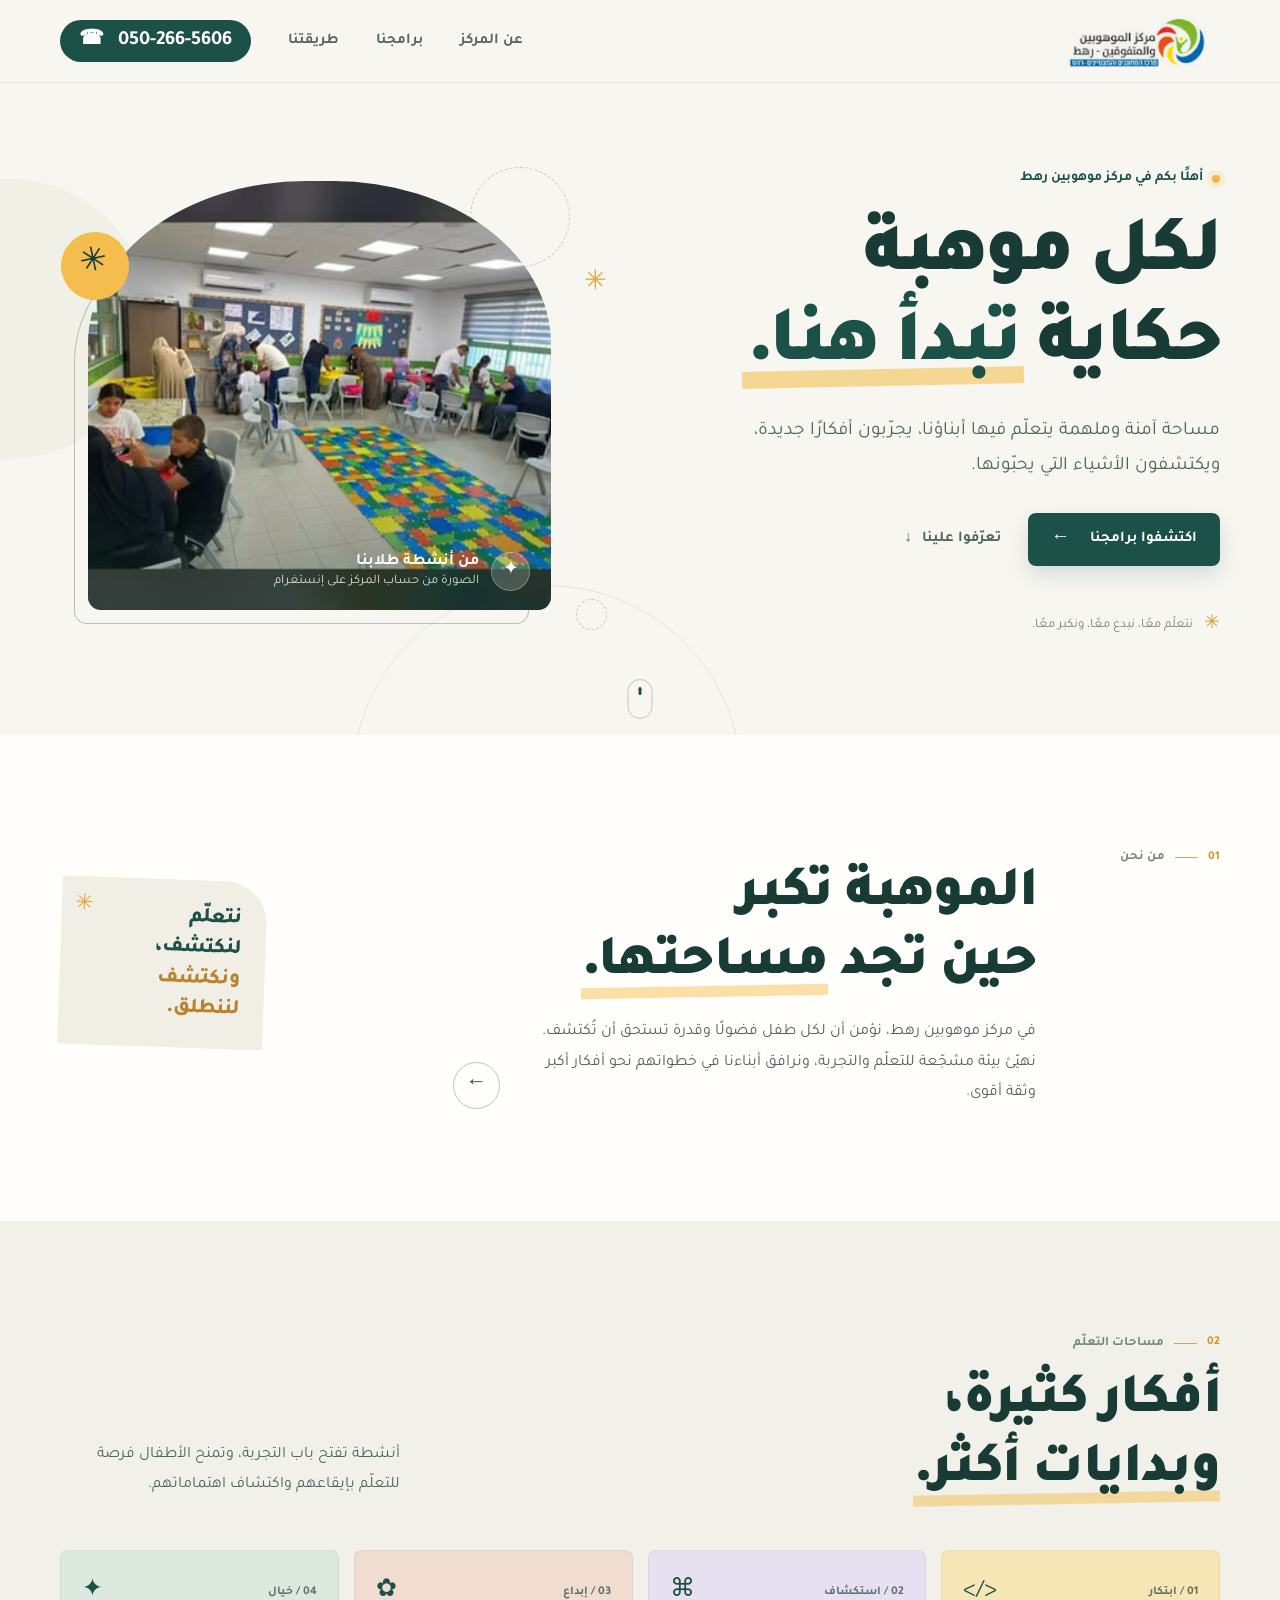
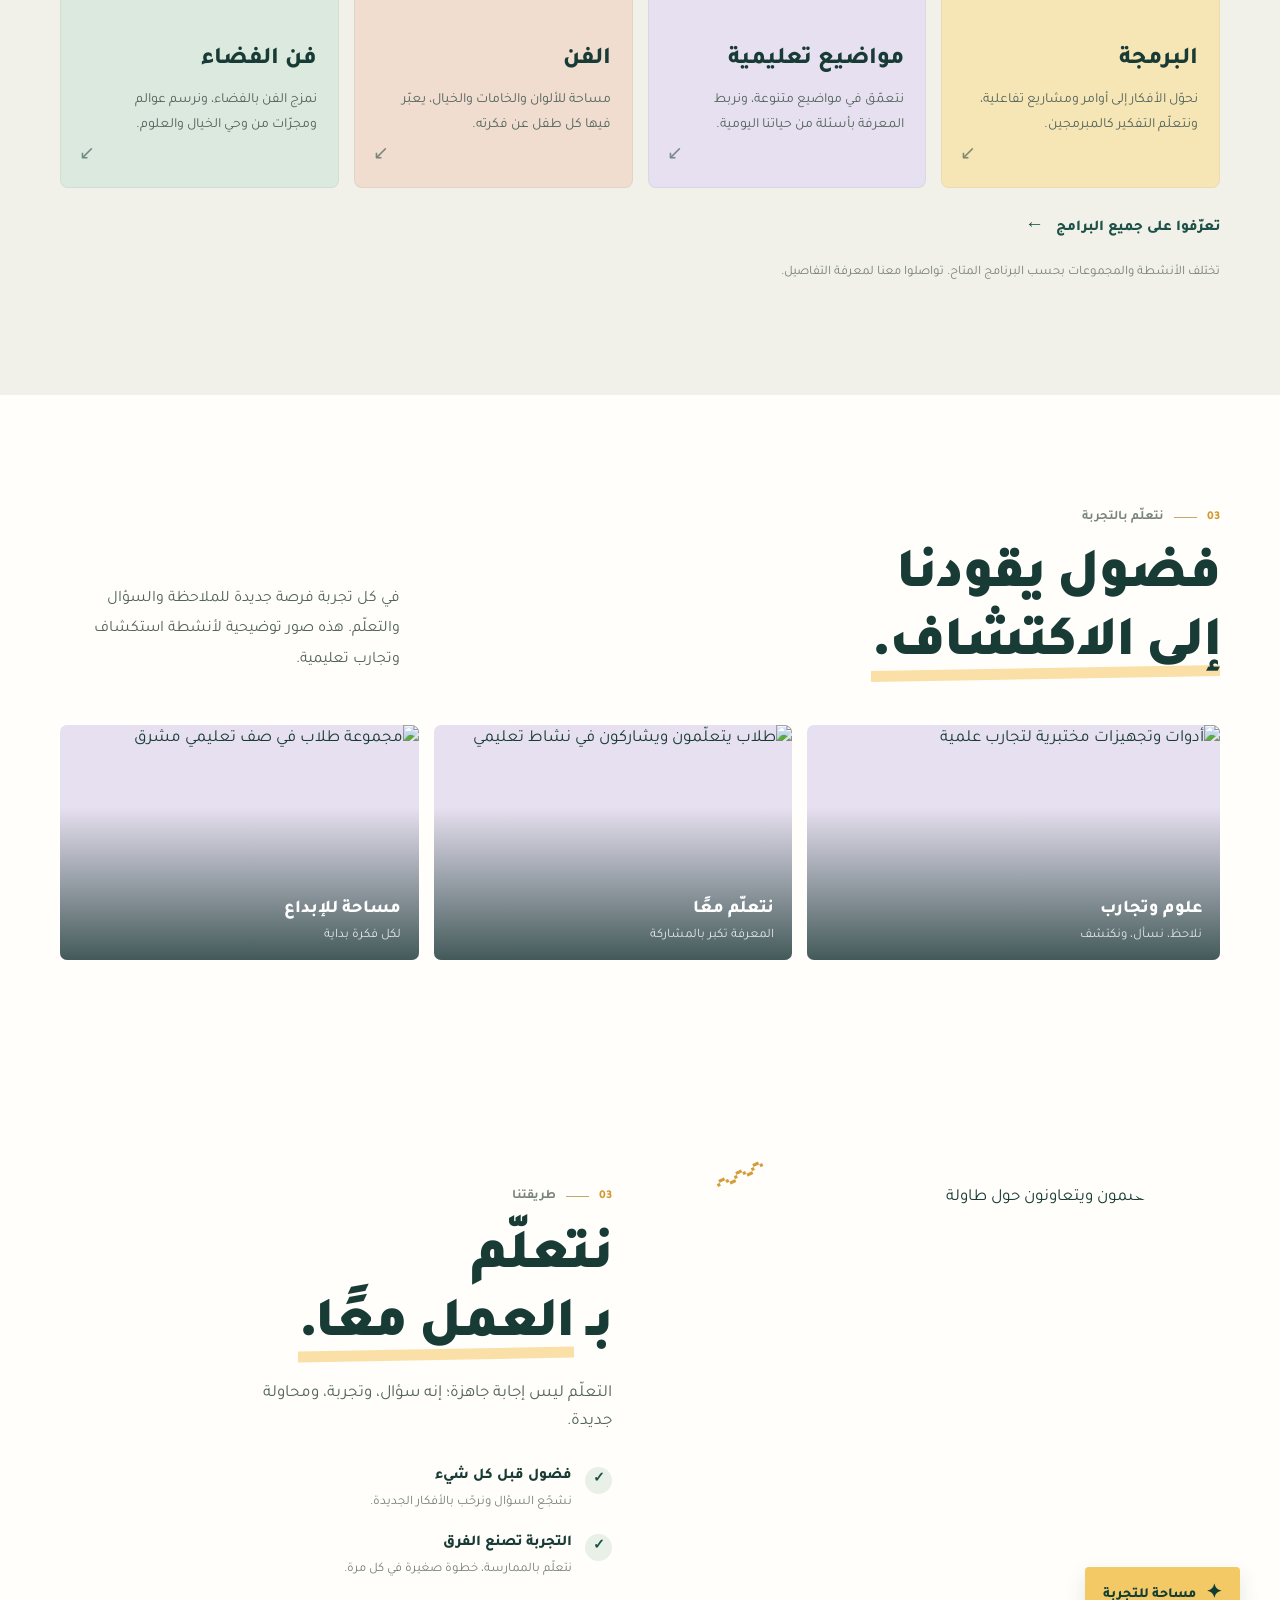
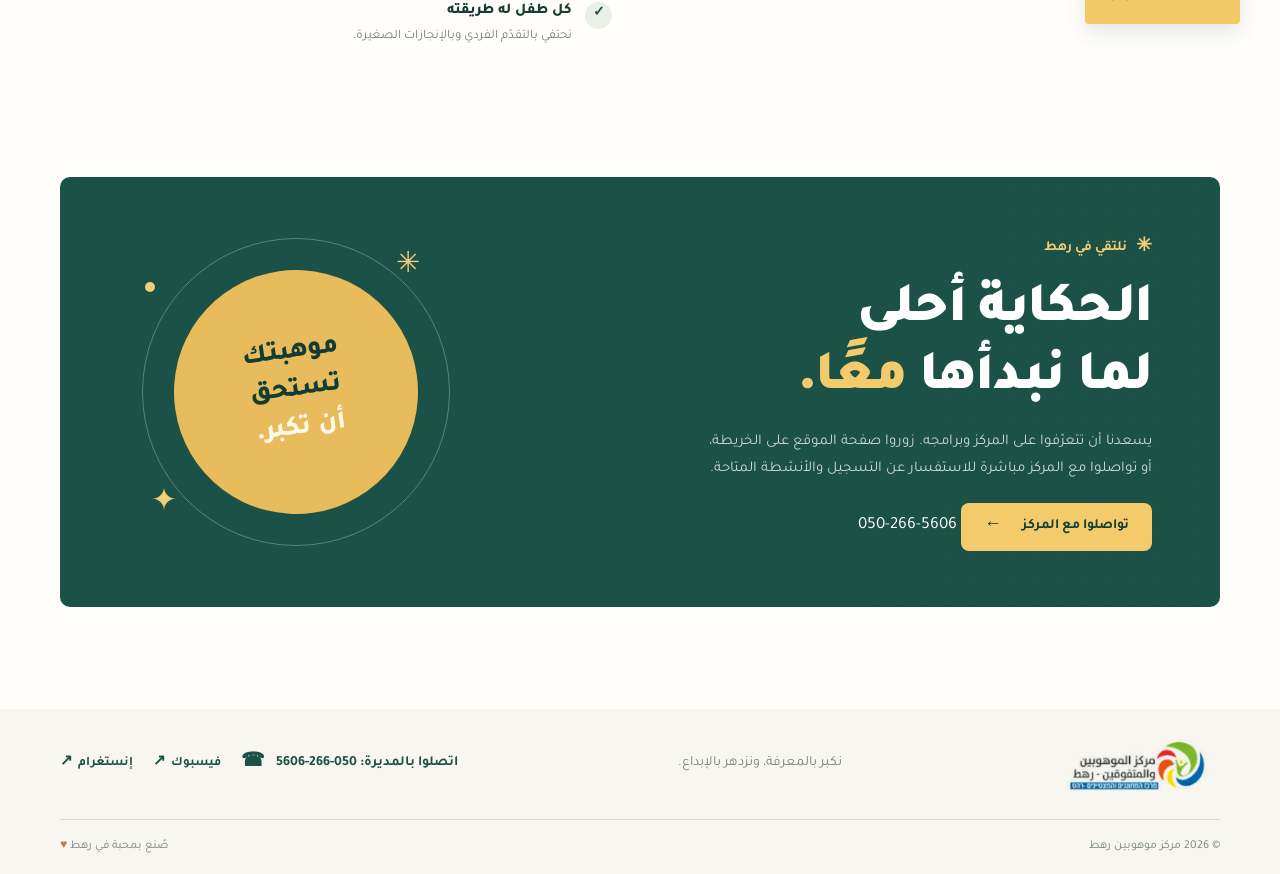
==== commit f7fe4b04: "Add files via upload" ====
--- a/index.html
+++ b/index.html
@@ -4,8 +4,8 @@
   <meta charset="utf-8">
   <meta name="viewport" content="width=device-width, initial-scale=1">
   <meta name="theme-color" content="#f7f6f1">
-  <meta name="description" content="مركز موهبين رهط — مساحة للتعلّم والإبداع واكتشاف المواهب في رهط.">
-  <title>مركز موهبين رهط | لكل موهبة حكاية</title>
+  <meta name="description" content="مركز موهوبين رهط — مساحة للتعلّم والإبداع واكتشاف المواهب في رهط.">
+  <title>مركز موهوبين رهط | لكل موهبة حكاية</title>
   <link rel="preconnect" href="https://fonts.googleapis.com">
   <link rel="preconnect" href="https://fonts.gstatic.com" crossorigin>
   <link href="https://fonts.googleapis.com/css2?family=Tajawal:wght@400;500;600;700;800;900&display=swap" rel="stylesheet">
@@ -17,7 +17,7 @@
 
   <header class="site-header">
     <div class="container nav-wrap">
-      <a class="brand" href="#home" aria-label="مركز موهبين رهط، الصفحة الرئيسية">
+      <a class="brand" href="#home" aria-label="مركز موهوبين رهط، الصفحة الرئيسية">
         <img class="brand-logo" src="logo.png" alt="مركز الموهوبين والمتفوقين رهط">
       </a>
 
@@ -29,7 +29,7 @@
         <a href="#about">عن المركز</a>
         <a href="programs.html">برامجنا</a>
         <a href="#approach">طريقتنا</a>
-        <a class="nav-cta" href="tel:0523446077" aria-label="اتصلوا بمديرة المركز على 052-344-6077"><span class="nav-phone-number" dir="ltr">052-344-6077</span><span aria-hidden="true">☎</span></a>
+        <a class="nav-cta" href="tel:0502665606" aria-label="اتصلوا بمديرة المركز على 050-266-5606"><span class="nav-phone-number" dir="ltr">050-266-5606</span><span aria-hidden="true">☎</span></a>
       </nav>
     </div>
   </header>
@@ -40,7 +40,7 @@
       <div class="hero-shape hero-shape-two" aria-hidden="true"></div>
       <div class="container hero-grid">
         <div class="hero-copy">
-          <p class="eyebrow"><span class="eyebrow-dot"></span> أهلًا بكم في مركز موهبين رهط</p>
+          <p class="eyebrow"><span class="eyebrow-dot"></span> أهلًا بكم في مركز موهوبين رهط</p>
           <h1>لكل موهبة<br>حكاية <span>تبدأ هنا.</span></h1>
           <p class="hero-description">مساحة آمنة وملهمة يتعلّم فيها أبناؤنا، يجرّبون أفكارًا جديدة، ويكتشفون الأشياء التي يحبّونها.</p>
           <div class="hero-actions">
@@ -55,14 +55,14 @@
 
         <div class="hero-visual">
           <div class="photo-frame">
-            <img src="https://images.unsplash.com/photo-1509062522246-3755977927d7?auto=format&amp;fit=crop&amp;w=1200&amp;q=85"
-                 alt="طلاب يشاركون في نشاط تعليمي داخل صف مشرق"
+            <img src="students-activity.jpg"
+                 alt="طلاب يشاركون في أنشطة تعليمية وترفيهية داخل مركز موهوبين رهط"
                  fetchpriority="high">
             <span class="photo-sticker sticker-spark" aria-hidden="true">✳</span>
-            <div class="photo-caption">
+            <a class="photo-caption" href="https://www.instagram.com/gifted_school_rahat/reel/DYnE-4Rg-5M/" target="_blank" rel="noopener noreferrer" aria-label="مشاهدة الصورة الأصلية من حساب المركز على إنستغرام">
               <span class="caption-icon" aria-hidden="true">✦</span>
-              <div><strong>نتعلّم بشغف</strong><span>ونكتشف ما يميّزنا</span></div>
-            </div>
+              <div><strong>من أنشطة طلابنا</strong><span>الصورة من حساب المركز على إنستغرام</span></div>
+            </a>
           </div>
           <span class="orbit orbit-one" aria-hidden="true"></span>
           <span class="orbit orbit-two" aria-hidden="true"></span>
@@ -78,7 +78,7 @@
         <div class="intro-content">
           <h2>الموهبة تكبر<br>حين تجد <span class="highlight">مساحتها.</span></h2>
           <div class="intro-bottom">
-            <p>في مركز موهبين رهط، نؤمن أن لكل طفل فضولًا وقدرة تستحق أن تُكتشف. نهيّئ بيئة مشجّعة للتعلّم والتجربة، ونرافق أبناءنا في خطواتهم نحو أفكار أكبر وثقة أقوى.</p>
+            <p>في مركز موهوبين رهط، نؤمن أن لكل طفل فضولًا وقدرة تستحق أن تُكتشف. نهيّئ بيئة مشجّعة للتعلّم والتجربة، ونرافق أبناءنا في خطواتهم نحو أفكار أكبر وثقة أقوى.</p>
             <a class="circle-link" href="#approach" aria-label="تعرف على طريقتنا"><span aria-hidden="true">←</span></a>
           </div>
         </div>
@@ -196,7 +196,7 @@
             <p>يسعدنا أن تتعرّفوا على المركز وبرامجه. زوروا صفحة الموقع على الخريطة، أو تواصلوا مع المركز مباشرة للاستفسار عن التسجيل والأنشطة المتاحة.</p>
             <div class="visit-actions">
               <a class="button button-light" href="contact.html">تواصلوا مع المركز <span aria-hidden="true">←</span></a>
-              <a class="visit-phone" href="tel:0523446077" dir="ltr">052-344-6077</a>
+              <a class="visit-phone" href="tel:0502665606" dir="ltr">050-266-5606</a>
             </div>
           </div>
           <div class="visit-art" aria-hidden="true">
@@ -213,18 +213,18 @@
 
   <footer class="site-footer">
     <div class="container footer-main">
-      <a class="brand footer-brand" href="#home" aria-label="مركز موهبين رهط، الصفحة الرئيسية">
+      <a class="brand footer-brand" href="#home" aria-label="مركز موهوبين رهط، الصفحة الرئيسية">
         <img class="brand-logo" src="logo.png" alt="مركز الموهوبين والمتفوقين رهط">
       </a>
       <p>نكبر بالمعرفة، ونزدهر بالإبداع.</p>
       <div class="footer-links">
-        <a class="back-top" href="tel:0523446077">اتصلوا بالمديرة: 052-344-6077 <span aria-hidden="true">☎</span></a>
+        <a class="back-top" href="tel:0502665606">اتصلوا بالمديرة: 050-266-5606 <span aria-hidden="true">☎</span></a>
         <a class="social-link" href="https://www.facebook.com/mawhobenrahat/?locale=ar_AR" target="_blank" rel="noopener noreferrer">فيسبوك <span aria-hidden="true">↗</span></a>
         <a class="social-link" href="https://www.instagram.com/gifted_school_rahat/" target="_blank" rel="noopener noreferrer">إنستغرام <span aria-hidden="true">↗</span></a>
       </div>
     </div>
     <div class="container footer-bottom">
-      <span>© <span id="current-year"></span> مركز موهبين رهط</span>
+      <span>© <span id="current-year"></span> مركز موهوبين رهط</span>
       <span>صُنع بمحبة في رهط <span class="footer-heart" aria-hidden="true">♥</span></span>
     </div>
   </footer>
--- a/styles.css
+++ b/styles.css
@@ -79,7 +79,8 @@
 .photo-frame > img { width: 100%; height: 100%; object-fit: cover; border-radius: inherit; }
 .photo-frame::after { position: absolute; inset: 40% 0 0; border-radius: 0 0 13px 13px; background: linear-gradient(0deg, rgba(16, 48, 42, .42), transparent); content: ""; }
 .photo-sticker { position: absolute; z-index: 2; top: 51px; left: -27px; display: grid; width: 68px; height: 68px; place-items: center; background: var(--yellow); color: var(--green-dark); border-radius: 50%; font-size: 33px; transform: rotate(-12deg); }
-.photo-caption { position: absolute; z-index: 2; right: 21px; bottom: 19px; left: 20px; display: flex; align-items: center; gap: 12px; color: white; }
+.photo-caption { position: absolute; z-index: 2; right: 21px; bottom: 19px; left: 20px; display: flex; align-items: center; gap: 12px; color: white; text-decoration: none; }
+.photo-caption:hover strong, .photo-caption:focus-visible strong { text-decoration: underline; text-underline-offset: 3px; }
 .caption-icon { width: 39px; height: 39px; display: grid; place-items: center; background: rgba(255, 255, 255, .18); border: 1px solid rgba(255, 255, 255, .28); border-radius: 50%; font-size: 19px; }
 .photo-caption div { display: grid; line-height: 1.35; }
 .photo-caption strong { font-size: 16px; }
